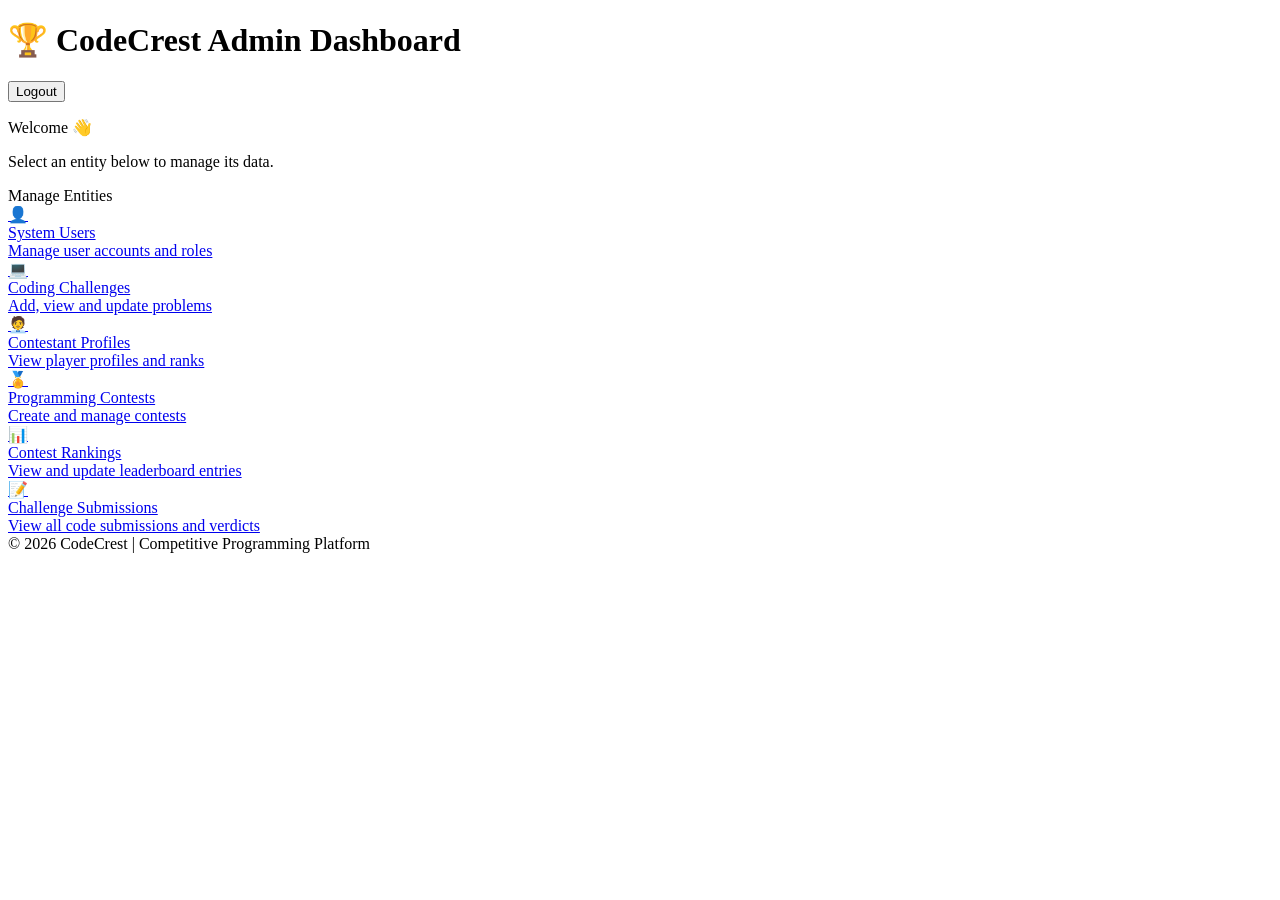
==== dashboard.html @ 51d80553 "Add files via upload" ====
<!DOCTYPE html>
<html lang="en">
<head>
    <meta charset="UTF-8" />
    <meta name="viewport" content="width=device-width, initial-scale=1.0" />
    <title>CodeCrest | Admin Dashboard</title>
    <link rel="stylesheet" href="../style/main.css">
    <script src="../style/auth-guard.js"></script>
</head>
<body>

    <header>
        <h1>🏆 CodeCrest Admin Dashboard</h1>
        <button class="logout-btn" onclick="logout()">Logout</button>
    </header>

    <main>
        <p class="welcome-text" id="welcome-text">Welcome 👋</p>
        <p class="sub-text">Select an entity below to manage its data.</p>

        <div class="section-title">Manage Entities</div>

        <div class="cards-grid">

            <a class="card" href="../systemuser/manage_systemuser.html">
                <div class="card-icon">👤</div>
                <div class="card-title">System Users</div>
                <div class="card-desc">Manage user accounts and roles</div>
            </a>

            <a class="card" href="../codingchallenge/manage_codingchallenge.html">
                <div class="card-icon">💻</div>
                <div class="card-title">Coding Challenges</div>
                <div class="card-desc">Add, view and update problems</div>
            </a>

            <a class="card" href="../contestantprofile/manage_contestantprofile.html">
                <div class="card-icon">🧑‍💼</div>
                <div class="card-title">Contestant Profiles</div>
                <div class="card-desc">View player profiles and ranks</div>
            </a>

            <a class="card" href="../programming_contest/manage_programmingcontest.html">
                <div class="card-icon">🏅</div>
                <div class="card-title">Programming Contests</div>
                <div class="card-desc">Create and manage contests</div>
            </a>

            <a class="card" href="../contestranking/manage_contestranking.html">
                <div class="card-icon">📊</div>
                <div class="card-title">Contest Rankings</div>
                <div class="card-desc">View and update leaderboard entries</div>
            </a>

            <a class="card" href="../challengesubmission/manage_challengesubmission.html">
                <div class="card-icon">📝</div>
                <div class="card-title">Challenge Submissions</div>
                <div class="card-desc">View all code submissions and verdicts</div>
            </a>

        </div>
    </main>

    <footer>
        &copy; 2026 CodeCrest | Competitive Programming Platform
    </footer>

    <script>
        window.onload = function () {
            if (!requireAuthDashboard([ROLES.ADMIN])) return;
            document.getElementById("welcome-text").textContent =
                "Welcome, " + ccGetUser() + " \uD83D\uDC4B";
        };
        function logout() { ccLogout(true); }
    </script>

</body>
</html>
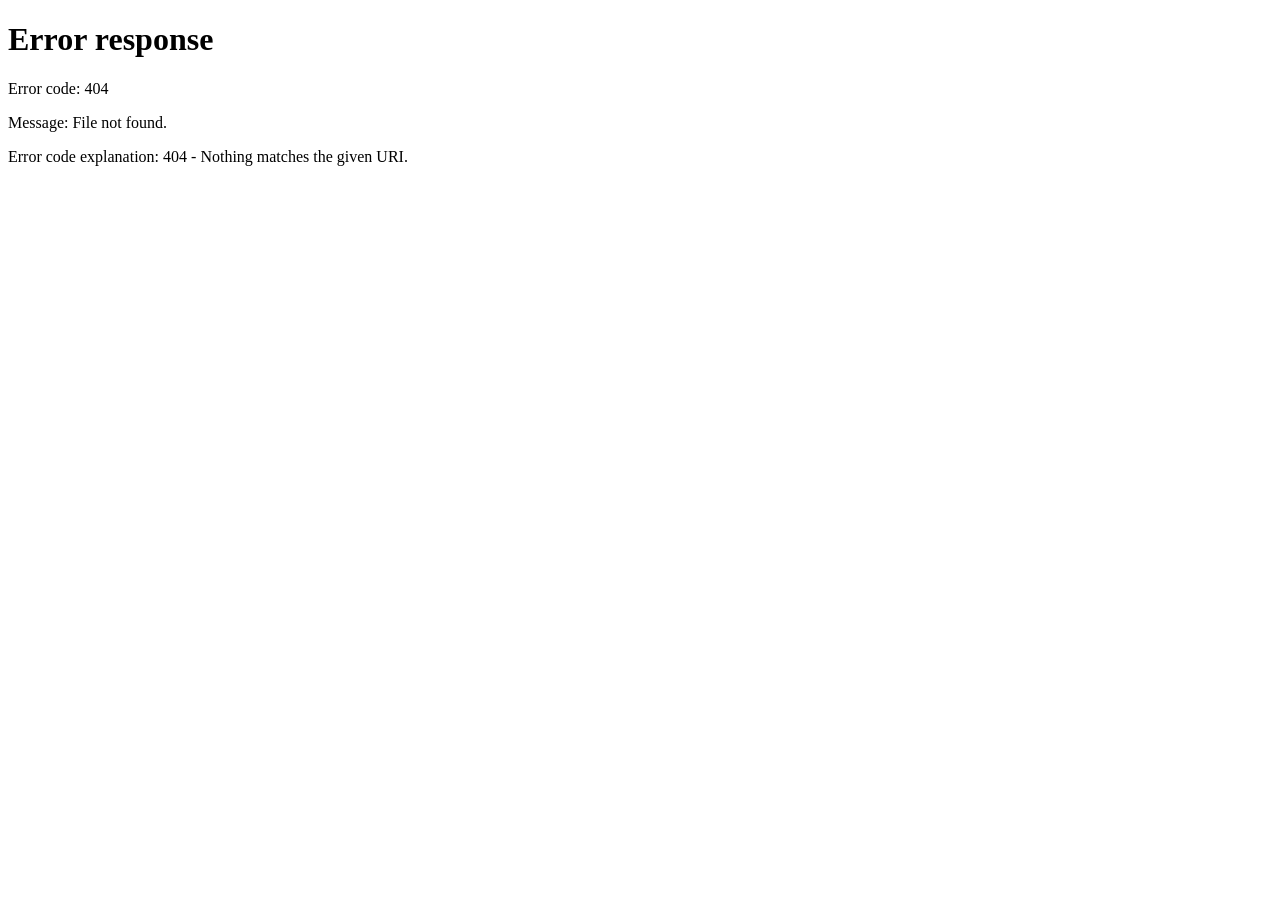
==== commit 5cd25c72: "Update dashboard.html" ====
--- a/dashboard.html
+++ b/dashboard.html
@@ -5,7 +5,7 @@
     <meta name="viewport" content="width=device-width, initial-scale=1.0" />
     <title>CodeCrest | Admin Dashboard</title>
     <link rel="stylesheet" href="../style/main.css">
-    <script src="../style/auth-guard.js"></script>
+    <script src="auth-guard.js"></script>
 </head>
 <body>
 
@@ -22,37 +22,37 @@
 
         <div class="cards-grid">
 
-            <a class="card" href="../systemuser/manage_systemuser.html">
+            <a class="card" href="manage_systemuser.html">
                 <div class="card-icon">👤</div>
                 <div class="card-title">System Users</div>
                 <div class="card-desc">Manage user accounts and roles</div>
             </a>
 
-            <a class="card" href="../codingchallenge/manage_codingchallenge.html">
+            <a class="card" href="manage_codingchallenge.html">
                 <div class="card-icon">💻</div>
                 <div class="card-title">Coding Challenges</div>
                 <div class="card-desc">Add, view and update problems</div>
             </a>
 
-            <a class="card" href="../contestantprofile/manage_contestantprofile.html">
+            <a class="card" href="manage_contestantprofile.html">
                 <div class="card-icon">🧑‍💼</div>
                 <div class="card-title">Contestant Profiles</div>
                 <div class="card-desc">View player profiles and ranks</div>
             </a>
 
-            <a class="card" href="../programming_contest/manage_programmingcontest.html">
+            <a class="card" href="manage_programmingcontest.html">
                 <div class="card-icon">🏅</div>
                 <div class="card-title">Programming Contests</div>
                 <div class="card-desc">Create and manage contests</div>
             </a>
 
-            <a class="card" href="../contestranking/manage_contestranking.html">
+            <a class="card" href="manage_contestranking.html">
                 <div class="card-icon">📊</div>
                 <div class="card-title">Contest Rankings</div>
                 <div class="card-desc">View and update leaderboard entries</div>
             </a>
 
-            <a class="card" href="../challengesubmission/manage_challengesubmission.html">
+            <a class="card" href="manage_challengesubmission.html">
                 <div class="card-icon">📝</div>
                 <div class="card-title">Challenge Submissions</div>
                 <div class="card-desc">View all code submissions and verdicts</div>
@@ -75,4 +75,4 @@
     </script>
 
 </body>
-</html>+</html>
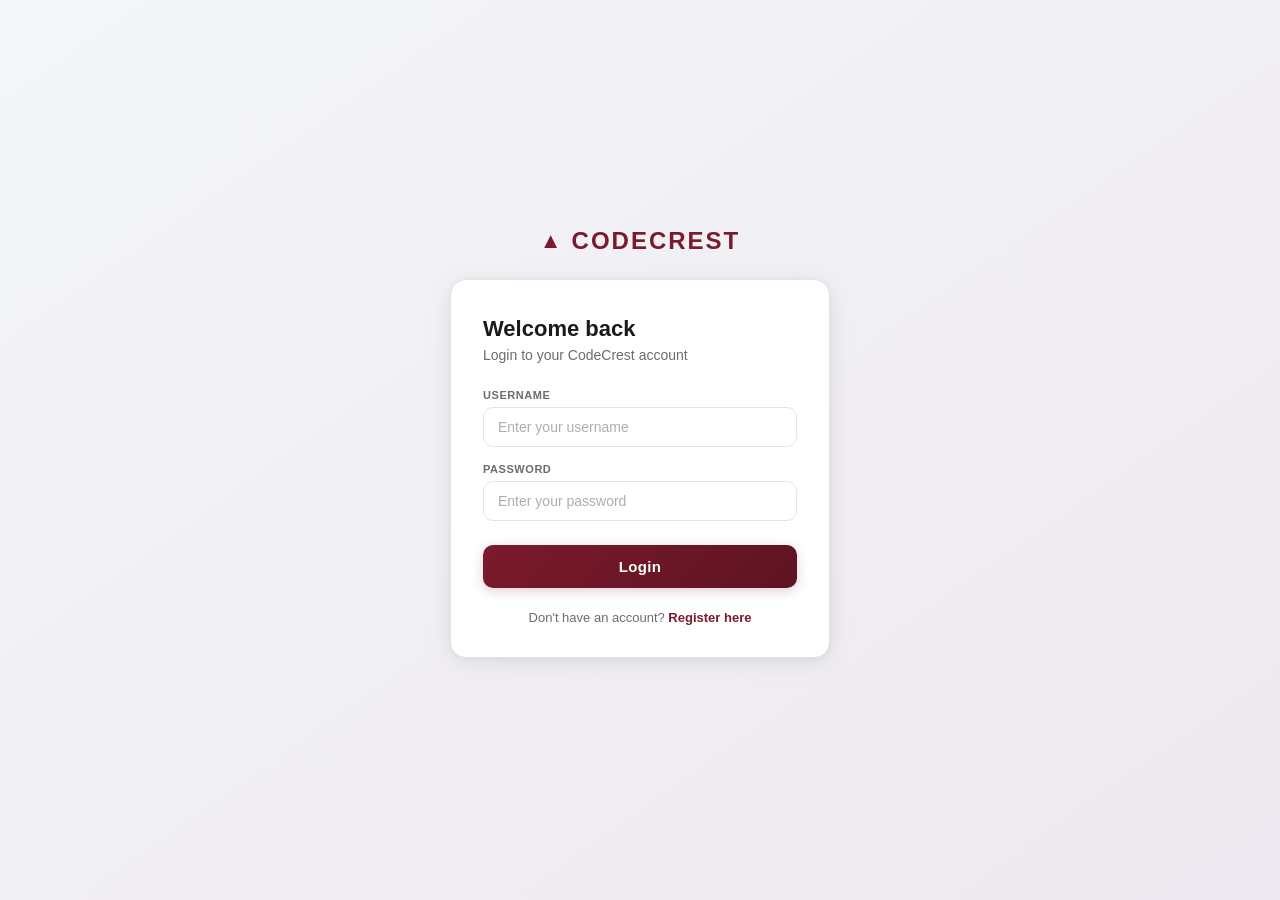
==== commit 876865e2: "Update dashboard.html" ====
--- a/dashboard.html
+++ b/dashboard.html
@@ -4,7 +4,7 @@
     <meta charset="UTF-8" />
     <meta name="viewport" content="width=device-width, initial-scale=1.0" />
     <title>CodeCrest | Admin Dashboard</title>
-    <link rel="stylesheet" href="../style/main.css">
+    <link rel="stylesheet" href="main.css">
     <script src="auth-guard.js"></script>
 </head>
 <body>
--- a/main.css
+++ b/main.css
@@ -0,0 +1,601 @@
+/* ═══════════════════════════════════════════════════
+   CodeCrest — Shared Main Stylesheet
+   Theme: White + Light Gray + Dark Maroon (#7b1a2c)
+═══════════════════════════════════════════════════ */
+
+/* ── VARIABLES ── */
+:root {
+    --primary:        #7b1a2c;
+    --primary-dark:   #5e1322;
+    --primary-light:  #f9eaec;
+    --primary-shadow: rgba(123, 26, 44, 0.18);
+    --bg:             #f4f6f8;
+    --surface:        #ffffff;
+    --border:         #e4e4e8;
+    --text:           #1a1a1e;
+    --text-secondary: #6b6b72;
+    --text-muted:     #adadb5;
+    --success:        #1a6b3c;
+    --success-bg:     #edf7f1;
+    --error:          #d93025;
+    --error-bg:       #fdf0ef;
+    --radius-sm:      6px;
+    --radius:         10px;
+    --radius-lg:      14px;
+    --shadow-sm:      0 1px 4px rgba(0,0,0,0.06), 0 2px 10px rgba(0,0,0,0.04);
+    --shadow-md:      0 4px 16px rgba(0,0,0,0.08);
+    --shadow-lg:      0 8px 28px rgba(0,0,0,0.1);
+    --transition:     0.18s ease;
+    --font:          -apple-system, BlinkMacSystemFont, 'Segoe UI', Roboto, 'Helvetica Neue', Arial, sans-serif;
+}
+
+/* ── RESET ── */
+*, *::before, *::after {
+    box-sizing: border-box;
+    margin: 0;
+    padding: 0;
+}
+
+/* ── BASE ── */
+body {
+    font-family: var(--font);
+    background-color: var(--bg);
+    color: var(--text);
+    min-height: 100vh;
+    line-height: 1.55;
+    -webkit-font-smoothing: antialiased;
+}
+
+/* ══════════════════════════════════════════════════════
+   HEADER
+══════════════════════════════════════════════════════ */
+header {
+    background: linear-gradient(135deg, var(--primary) 0%, var(--primary-dark) 100%);
+    color: #fff;
+    padding: 15px 32px;
+    display: flex;
+    justify-content: space-between;
+    align-items: center;
+    box-shadow: 0 2px 12px var(--primary-shadow);
+    position: sticky;
+    top: 0;
+    z-index: 100;
+}
+
+header h1 {
+    font-size: 19px;
+    font-weight: 700;
+    letter-spacing: 0.3px;
+}
+
+.header-right {
+    display: flex;
+    align-items: center;
+    gap: 10px;
+}
+
+/* ── HEADER BUTTONS ── */
+.back-btn {
+    background-color: rgba(255, 255, 255, 0.14);
+    color: #fff;
+    border: 1px solid rgba(255, 255, 255, 0.28);
+    padding: 7px 16px;
+    border-radius: var(--radius-sm);
+    font-size: 13px;
+    font-weight: 600;
+    cursor: pointer;
+    text-decoration: none;
+    display: inline-flex;
+    align-items: center;
+    gap: 5px;
+    transition: background-color var(--transition), border-color var(--transition);
+    font-family: var(--font);
+}
+
+.back-btn:hover {
+    background-color: rgba(255, 255, 255, 0.24);
+    border-color: rgba(255, 255, 255, 0.5);
+}
+
+.logout-btn {
+    background-color: rgba(255, 255, 255, 0.1);
+    color: #fff;
+    border: 1px solid rgba(255, 255, 255, 0.25);
+    padding: 7px 16px;
+    border-radius: var(--radius-sm);
+    font-size: 13px;
+    font-weight: 600;
+    cursor: pointer;
+    transition: background-color var(--transition), border-color var(--transition);
+    font-family: var(--font);
+}
+
+.logout-btn:hover {
+    background-color: rgba(217, 48, 37, 0.75);
+    border-color: rgba(217, 48, 37, 0.9);
+}
+
+/* ══════════════════════════════════════════════════════
+   PAGE TITLE BAR
+══════════════════════════════════════════════════════ */
+.page-title-bar {
+    background-color: var(--surface);
+    border-bottom: 1px solid var(--border);
+    padding: 11px 32px;
+    font-size: 13px;
+    color: var(--text-secondary);
+    letter-spacing: 0.2px;
+}
+
+.page-title-bar span {
+    color: var(--primary);
+    font-weight: 700;
+}
+
+/* ══════════════════════════════════════════════════════
+   MAIN CONTENT
+══════════════════════════════════════════════════════ */
+.main-content {
+    padding: 30px 32px;
+    max-width: 1140px;
+}
+
+/* ══════════════════════════════════════════════════════
+   CARD (manage page container)
+══════════════════════════════════════════════════════ */
+.card {
+    background-color: var(--surface);
+    border: 1px solid var(--border);
+    border-radius: var(--radius-lg);
+    padding: 26px 28px;
+    margin-bottom: 24px;
+    box-shadow: var(--shadow-sm);
+    transition: box-shadow var(--transition);
+}
+
+.card h3 {
+    font-size: 16px;
+    font-weight: 700;
+    margin-bottom: 18px;
+    color: var(--primary);
+    border-bottom: 2px solid var(--primary-light);
+    padding-bottom: 12px;
+}
+
+/* ══════════════════════════════════════════════════════
+   OPERATION BUTTONS
+══════════════════════════════════════════════════════ */
+.ops-row {
+    display: flex;
+    gap: 8px;
+    margin-bottom: 22px;
+    flex-wrap: wrap;
+    padding-bottom: 18px;
+    border-bottom: 1px solid var(--border);
+}
+
+.action-btn {
+    padding: 8px 16px;
+    border-radius: 8px;
+    border: 1.5px solid var(--border);
+    background: var(--surface);
+    cursor: pointer;
+    font-size: 13px;
+    font-weight: 600;
+    color: var(--text-secondary);
+    transition: all var(--transition);
+    font-family: var(--font);
+    letter-spacing: 0.1px;
+}
+
+.action-btn:hover {
+    border-color: var(--primary);
+    color: var(--primary);
+    background-color: var(--primary-light);
+}
+
+.action-btn.active {
+    background-color: var(--primary);
+    color: #fff;
+    border-color: var(--primary);
+    box-shadow: 0 2px 8px var(--primary-shadow);
+}
+
+/* ══════════════════════════════════════════════════════
+   FORM PANE
+══════════════════════════════════════════════════════ */
+.form-pane {
+    display: none;
+}
+
+.form-pane.active {
+    display: block;
+    animation: fadeIn 0.2s ease;
+}
+
+@keyframes fadeIn {
+    from { opacity: 0; transform: translateY(5px); }
+    to   { opacity: 1; transform: translateY(0); }
+}
+
+/* ══════════════════════════════════════════════════════
+   FORM ELEMENTS
+══════════════════════════════════════════════════════ */
+.grid-2 {
+    display: grid;
+    grid-template-columns: 1fr 1fr;
+    gap: 14px;
+}
+
+.form-group {
+    margin-bottom: 14px;
+}
+
+.form-group label {
+    display: block;
+    font-size: 11px;
+    margin-bottom: 6px;
+    color: var(--text-secondary);
+    font-weight: 700;
+    text-transform: uppercase;
+    letter-spacing: 0.55px;
+}
+
+.form-group input,
+.form-group select,
+.form-group textarea {
+    width: 100%;
+    padding: 10px 13px;
+    border: 1.5px solid var(--border);
+    border-radius: 8px;
+    font-size: 14px;
+    font-family: var(--font);
+    color: var(--text);
+    background: #fff;
+    transition: border-color var(--transition), box-shadow var(--transition);
+}
+
+.form-group input:focus,
+.form-group select:focus,
+.form-group textarea:focus {
+    outline: none;
+    border-color: var(--primary);
+    box-shadow: 0 0 0 3px rgba(123, 26, 44, 0.1);
+}
+
+.form-group input::placeholder,
+.form-group textarea::placeholder {
+    color: var(--text-muted);
+}
+
+/* ══════════════════════════════════════════════════════
+   SUBMIT BUTTON
+══════════════════════════════════════════════════════ */
+.btn-submit {
+    padding: 10px 26px;
+    background-color: var(--primary);
+    color: #fff;
+    border: none;
+    border-radius: 8px;
+    cursor: pointer;
+    font-size: 14px;
+    font-weight: 700;
+    margin-top: 6px;
+    transition: background-color var(--transition), transform 0.12s ease, box-shadow var(--transition);
+    letter-spacing: 0.2px;
+    box-shadow: 0 2px 8px var(--primary-shadow);
+    font-family: var(--font);
+}
+
+.btn-submit:hover {
+    background-color: var(--primary-dark);
+    box-shadow: 0 4px 14px var(--primary-shadow);
+    transform: translateY(-1px);
+}
+
+.btn-submit:active {
+    transform: translateY(0);
+}
+
+/* ══════════════════════════════════════════════════════
+   RESPONSE BOX
+══════════════════════════════════════════════════════ */
+.response-box {
+    margin-top: 18px;
+    padding: 13px 16px;
+    border-radius: 8px;
+    font-family: 'Menlo', 'Consolas', 'Courier New', monospace;
+    white-space: pre-wrap;
+    font-size: 12.5px;
+    display: none;
+    line-height: 1.6;
+}
+
+.response-box.success {
+    display: block;
+    background-color: var(--success-bg);
+    border-left: 4px solid var(--success);
+    color: #14502d;
+}
+
+.response-box.error {
+    display: block;
+    background-color: var(--error-bg);
+    border-left: 4px solid var(--error);
+    color: #a61c13;
+}
+
+/* ══════════════════════════════════════════════════════
+   TABLE
+══════════════════════════════════════════════════════ */
+table {
+    width: 100%;
+    border-collapse: collapse;
+    font-size: 13px;
+    margin-top: 10px;
+}
+
+th {
+    background-color: #f6f6f9;
+    color: var(--text-secondary);
+    padding: 10px 13px;
+    text-align: left;
+    border-bottom: 2px solid var(--border);
+    font-size: 11px;
+    text-transform: uppercase;
+    letter-spacing: 0.65px;
+    font-weight: 700;
+}
+
+td {
+    padding: 10px 13px;
+    border-bottom: 1px solid #f0f0f4;
+    max-width: 200px;
+    overflow: hidden;
+    text-overflow: ellipsis;
+    white-space: nowrap;
+    color: #3a3a40;
+}
+
+tbody tr:last-child td {
+    border-bottom: none;
+}
+
+tr:hover td {
+    background-color: #fdf5f6;
+}
+
+/* ── TABLE ACTION BUTTONS ── */
+.tbl-edit-btn {
+    background: none;
+    border: 1px solid transparent;
+    cursor: pointer;
+    color: var(--primary);
+    font-size: 12px;
+    font-weight: 700;
+    margin-right: 6px;
+    padding: 3px 9px;
+    border-radius: 5px;
+    transition: background-color var(--transition), border-color var(--transition);
+    font-family: var(--font);
+}
+
+.tbl-edit-btn:hover {
+    background-color: var(--primary-light);
+    border-color: #f0c4cc;
+}
+
+.tbl-delete-btn {
+    background: none;
+    border: 1px solid transparent;
+    cursor: pointer;
+    color: var(--error);
+    font-size: 12px;
+    font-weight: 700;
+    padding: 3px 9px;
+    border-radius: 5px;
+    transition: background-color var(--transition), border-color var(--transition);
+    font-family: var(--font);
+}
+
+.tbl-delete-btn:hover {
+    background-color: var(--error-bg);
+    border-color: #f5c6c3;
+}
+
+/* ══════════════════════════════════════════════════════
+   FIND BY ID RESULT
+══════════════════════════════════════════════════════ */
+.find-result {
+    margin-top: 18px;
+}
+
+.find-result-card {
+    background-color: var(--primary-light);
+    border: 1.5px solid #f0c4cc;
+    border-radius: var(--radius);
+    padding: 18px 20px;
+}
+
+.find-result-card h4 {
+    font-size: 14px;
+    color: var(--primary);
+    margin-bottom: 12px;
+    font-weight: 700;
+}
+
+.find-result-card table td:first-child {
+    font-weight: 700;
+    width: 35%;
+    color: var(--text-secondary);
+    font-size: 11px;
+    text-transform: uppercase;
+    letter-spacing: 0.5px;
+}
+
+.find-result-btns {
+    display: flex;
+    gap: 10px;
+    margin-top: 14px;
+}
+
+.btn-edit {
+    padding: 7px 18px;
+    background-color: var(--primary);
+    color: #fff;
+    border: none;
+    border-radius: 7px;
+    cursor: pointer;
+    font-size: 13px;
+    font-weight: 700;
+    transition: background-color var(--transition);
+    font-family: var(--font);
+}
+
+.btn-edit:hover {
+    background-color: var(--primary-dark);
+}
+
+.btn-delete {
+    padding: 7px 18px;
+    background-color: #fff;
+    color: var(--error);
+    border: 1.5px solid var(--error);
+    border-radius: 7px;
+    cursor: pointer;
+    font-size: 13px;
+    font-weight: 700;
+    transition: all var(--transition);
+    font-family: var(--font);
+}
+
+.btn-delete:hover {
+    background-color: var(--error);
+    color: #fff;
+}
+
+/* ══════════════════════════════════════════════════════
+   EMPTY STATE
+══════════════════════════════════════════════════════ */
+.empty-state {
+    text-align: center;
+    padding: 48px 20px;
+    color: var(--text-muted);
+    font-size: 14px;
+    font-style: italic;
+}
+
+/* ══════════════════════════════════════════════════════
+   FOOTER
+══════════════════════════════════════════════════════ */
+footer {
+    text-align: center;
+    padding: 22px;
+    font-size: 12px;
+    color: var(--text-muted);
+    margin-top: 36px;
+    border-top: 1px solid var(--border);
+    letter-spacing: 0.3px;
+}
+
+/* ══════════════════════════════════════════════════════
+   DASHBOARD-SPECIFIC STYLES
+══════════════════════════════════════════════════════ */
+main {
+    padding: 36px 32px;
+}
+
+.welcome-text {
+    font-size: 21px;
+    font-weight: 700;
+    margin-bottom: 6px;
+    color: var(--text);
+}
+
+.sub-text {
+    font-size: 14px;
+    color: var(--text-secondary);
+    margin-bottom: 34px;
+}
+
+.section-title {
+    font-size: 11px;
+    font-weight: 700;
+    margin-bottom: 18px;
+    color: var(--text-secondary);
+    text-transform: uppercase;
+    letter-spacing: 1.2px;
+    border-left: 3px solid var(--primary);
+    padding-left: 12px;
+}
+
+/* Dashboard navigation cards */
+.cards-grid {
+    display: grid;
+    grid-template-columns: repeat(3, 1fr);
+    gap: 18px;
+    max-width: 980px;
+}
+
+a.card {
+    border-radius: var(--radius-lg);
+    padding: 32px 22px;
+    text-align: center;
+    cursor: pointer;
+    transition: border-color var(--transition), box-shadow var(--transition), transform 0.2s ease;
+    text-decoration: none;
+    color: var(--text);
+    display: block;
+    margin-bottom: 0;
+    border: 1.5px solid var(--border);
+}
+
+a.card:hover {
+    border-color: var(--primary);
+    box-shadow: 0 8px 24px rgba(123, 26, 44, 0.12);
+    transform: translateY(-4px);
+}
+
+a.card:hover .card-icon {
+    transform: scale(1.12);
+}
+
+.card-icon {
+    font-size: 36px;
+    margin-bottom: 12px;
+    display: block;
+    transition: transform 0.2s ease;
+}
+
+.card-title {
+    font-size: 15px;
+    font-weight: 700;
+    margin-bottom: 6px;
+    color: var(--text);
+}
+
+.card-desc {
+    font-size: 12px;
+    color: var(--text-muted);
+    line-height: 1.4;
+}
+
+/* ══════════════════════════════════════════════════════
+   RESPONSIVE
+══════════════════════════════════════════════════════ */
+@media (max-width: 768px) {
+    header         { padding: 13px 20px; }
+    header h1      { font-size: 16px; }
+    .main-content  { padding: 20px 16px; }
+    main           { padding: 24px 16px; }
+    .card          { padding: 18px 16px; }
+    .grid-2        { grid-template-columns: 1fr; }
+    .cards-grid    { grid-template-columns: 1fr 1fr; gap: 14px; }
+    .ops-row       { gap: 6px; }
+    .action-btn    { padding: 7px 12px; font-size: 12px; }
+}
+
+@media (max-width: 480px) {
+    .cards-grid    { grid-template-columns: 1fr; }
+    header h1      { font-size: 14px; }
+}
